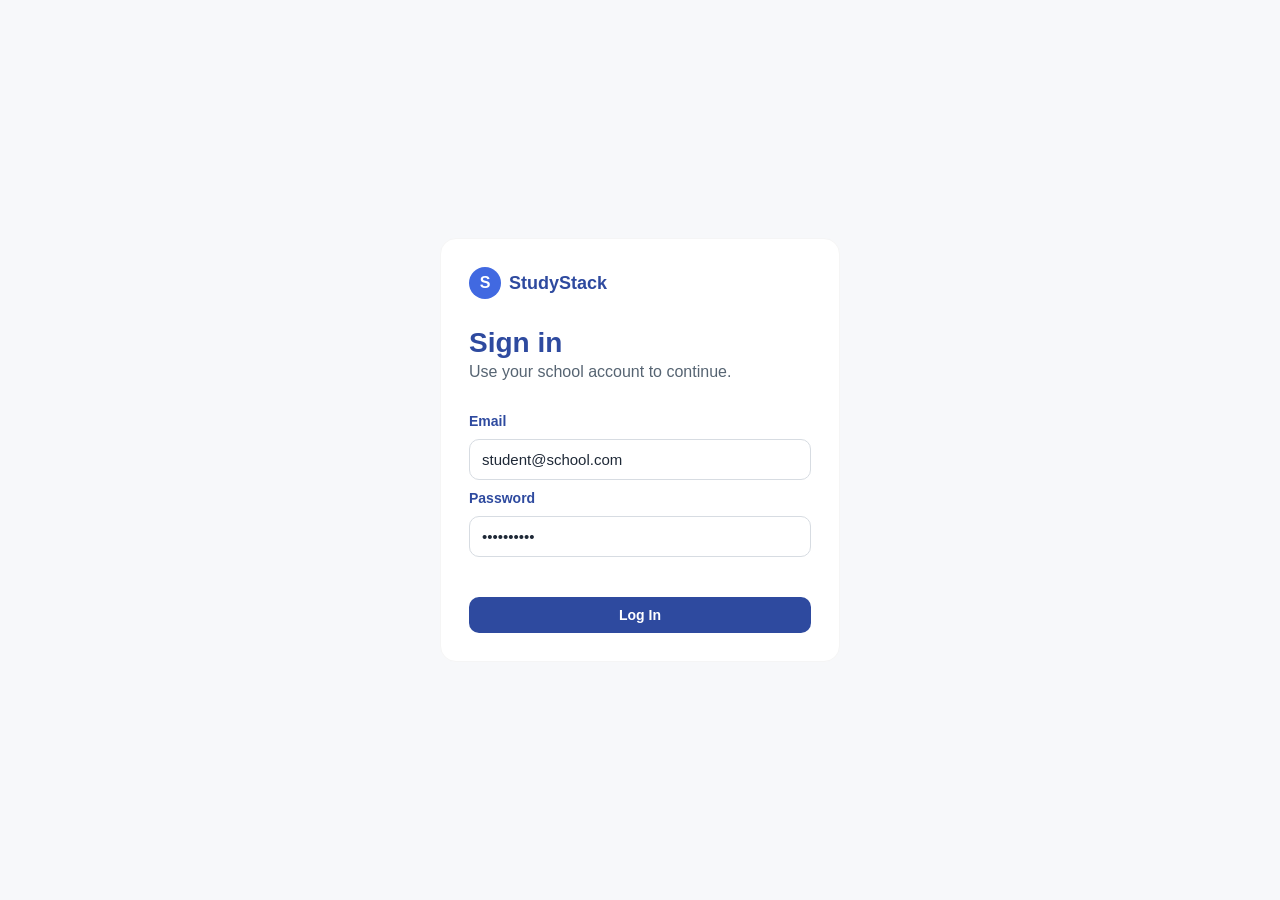
==== Frontend/Landing/index.html @ 5805521c "quick and dirty java server version quick and dirty java server version" ====
<!DOCTYPE html>
<html lang="en">
<head>
  <meta charset="UTF-8">
  <meta name="viewport" content="width=device-width, initial-scale=1.0">
  <title>StudyStack</title>
  <link rel="stylesheet" href="styles.css">
</head>
<body>

  <header class="navbar">
    <button id="menu-toggle" class="btn-icon" aria-label="Open menu">
      <span class="nav-arrow">&#9654;</span>
    </button>
    <div class="logo">
      <a href="index.html" class="logo-wrap">
        <span class="logo-badge">S</span>
        <span class="logo-name">StudyStack</span>
      </a>
    </div>
  </header>

  <nav id="side-menu" class="side-menu">
    <ul>
      <li><a href="index.html" class="active">Dashboard</a></li>
      <li><a href="classes.html">Classes</a></li>
      <li><a href="#">Assignments</a></li>
      <li><a href="#">Grades</a></li>
      <li><a href="#">Settings</a></li>
    </ul>
  </nav>

  <div id="backdrop" class="backdrop"></div>

  <main class="page-content">
    <h1>Welcome back</h1>
    <p class="subtitle">Here's what's happening today.</p>

    <section class="calendar-card">
      <div class="calendar-top">
        <h2 id="month-title">June 2026</h2>
        <div class="calendar-controls">
          <button id="prev-btn" class="btn-icon" aria-label="Previous month">&#8249;</button>
          <button id="next-btn" class="btn-icon" aria-label="Next month">&#8250;</button>
        </div>
      </div>
      <div class="calendar-days" id="calendar-days"></div>
    </section>
  </main>

  <script src="utils.js"></script>
  <script src="auth.js"></script>
  <script src="sidebar.js"></script>
  <script src="script.js"></script>
</body>
</html>
---- Frontend/Landing/styles.css ----
* {
  margin: 0;
  padding: 0;
  box-sizing: border-box;
  font-family: 'Segoe UI', Arial, sans-serif;
}

body {
  background-color: #F7F8FA;
  color: rgb(46, 74, 159);
}

.navbar {
  display: flex;
  align-items: center;
  gap: 16px;
  padding: 16px 24px;
  background-color: white;
  border-bottom: 1px solid whitesmoke;
  position: sticky;
  top: 0;
  z-index: 10;
}

.btn-icon {
  background: none;
  border: none;
  cursor: pointer;
  font-size: 18px;
  color: rgb(46, 74, 159);
  padding: 6px 10px;
  border-radius: 8px;
  transition: background-color 0.15s ease;
}

.btn-icon:hover {
  background-color: whitesmoke;
}

.nav-arrow {
  display: inline-block;
  transition: transform 0.25s ease;
}

.nav-arrow.open {
  transform: rotate(90deg);
}

.logo-wrap {
  display: flex;
  align-items: center;
  gap: 8px;
  text-decoration: none;
}

.logo-badge {
  width: 32px;
  height: 32px;
  background-color: royalblue;
  color: white;
  font-weight: bold;
  border-radius: 50%;
  display: flex;
  align-items: center;
  justify-content: center;
}

.logo-name {
  font-size: 18px;
  font-weight: 600;
  color: rgb(46, 74, 159);
}

.side-menu {
  position: fixed;
  top: 0;
  left: -260px;
  width: 240px;
  height: 100%;
  background-color: white;
  border-right: 1px solid whitesmoke;
  padding: 80px 16px 16px;
  transition: left 0.25s ease;
  z-index: 20;
}

.side-menu.open {
  left: 0;
}

.side-menu ul {
  list-style: none;
}

.side-menu li {
  margin-bottom: 8px;
}

.side-menu a {
  display: block;
  padding: 10px 14px;
  border-radius: 8px;
  text-decoration: none;
  color: rgb(46, 74, 159);
  font-size: 15px;
}

.side-menu a:hover {
  background-color: whitesmoke;
}

.side-menu a.active {
  background-color: rgb(46, 74, 159);
  color: whitesmoke;
}

.backdrop {
  display: none;
  position: fixed;
  top: 0;
  left: 0;
  width: 100%;
  height: 100%;
  background-color: rgba(0, 0, 0, 0.3);
  z-index: 15;
}

.backdrop.visible {
  display: block;
}

.page-content {
  max-width: 720px;
  margin: 0 auto;
  padding: 40px 24px;
}

.page-content h1 {
  font-size: 28px;
  margin-bottom: 4px;
}

.subtitle {
  color: #566472;
  margin-bottom: 32px;
}

.calendar-card {
  background-color: white;
  border-radius: 16px;
  border: 1px solid whitesmoke;
  padding: 24px;
}

.calendar-top {
  display: flex;
  justify-content: space-between;
  align-items: center;
  margin-bottom: 16px;
}

.calendar-top h2 {
  font-size: 18px;
}

.calendar-controls {
  display: flex;
  gap: 8px;
}

.calendar-days {
  display: grid;
  grid-template-columns: repeat(7, 1fr);
  gap: 6px;
  text-align: center;
}

.calendar-days .day-name {
  font-size: 12px;
  color: #8B97A3;
  font-weight: 600;
  padding-bottom: 8px;
}

.calendar-days .day {
  padding: 10px 0;
  border-radius: 10px;
  font-size: 14px;
  cursor: pointer;
}

.calendar-days .day:hover {
  background-color: whitesmoke;
}

.calendar-days .day.blank {
  cursor: default;
}

.calendar-days .day.today {
  width: 32px;
  height: 32px;
  margin: 0 auto;
  border-radius: 50%;
  background-color: rgb(46, 74, 159);
  color: white;
  font-weight: 600;
  display: flex;
  align-items: center;
  justify-content: center;
  padding: 0;
}

.classes-grid {
  display: grid;
  grid-template-columns: repeat(auto-fill, minmax(220px, 1fr));
  gap: 16px;
}

.class-tile {
  display: block;
  background-color: white;
  border-radius: 16px;
  border: 1px solid whitesmoke;
  padding: 20px;
  text-decoration: none;
  color: rgb(46, 74, 159);
  transition: border-color 0.15s ease;
}

.class-tile:hover {
  border-color: rgb(46, 74, 159);
}

.class-tile-top {
  display: flex;
  justify-content: space-between;
  align-items: flex-start;
  gap: 8px;
  margin-bottom: 6px;
}

.class-tile-top h3 {
  font-size: 16px;
  font-weight: 600;
}

.class-time {
  font-size: 13px;
  color: #566472;
}

.grade-badge {
  background-color: #EAF4EC;
  color: #2E7D46;
  font-size: 13px;
  font-weight: 600;
  padding: 4px 10px;
  border-radius: 999px;
  white-space: nowrap;
}

.back-btn {
  display: inline-block;
  color: #5C6B7A;
  text-decoration: none;
  font-size: 14px;
  margin-bottom: 20px;
}

.back-btn:hover {
  color: rgb(46, 74, 159);
}

.detail-top {
  display: flex;
  justify-content: space-between;
  align-items: center;
  margin-bottom: 4px;
}

.detail-top h1 {
  font-size: 26px;
}

.assignments-card {
  background-color: white;
  border-radius: 16px;
  border: 1px solid whitesmoke;
  padding: 24px;
  margin-top: 24px;
}

.assignments-card h2 {
  font-size: 17px;
  margin-bottom: 16px;
}

.assignments {
  list-style: none;
}

.assignment-row {
  display: flex;
  justify-content: space-between;
  align-items: center;
  padding: 12px 0;
  border-bottom: 1px solid whitesmoke;
}

.assignment-row:last-child {
  border-bottom: none;
}

.assignment-meta {
  display: flex;
  flex-direction: column;
  gap: 2px;
}

.assignment-name {
  font-size: 14px;
  font-weight: 500;
}

.due-date {
  font-size: 12px;
  color: #8B97A3;
}

.grade-tag {
  font-size: 13px;
  font-weight: 600;
  padding: 4px 10px;
  border-radius: 999px;
}

.grade-tag.graded {
  background-color: #EAF4EC;
  color: #2E7D46;
}

.grade-tag.ungraded {
  background-color: #F2F0E8;
  color: #8A7A2E;
}

.add-btn {
  margin-top: 16px;
  background-color: rgb(46, 74, 159);
  color: white;
  border: none;
  padding: 10px 16px;
  border-radius: 10px;
  font-size: 14px;
  font-weight: 600;
  cursor: pointer;
}

.add-btn:hover {
  background-color: rgb(35, 56, 119);
}

.login-page {
  min-height: 100vh;
  display: flex;
  align-items: center;
  justify-content: center;
  padding: 24px;
}

.login-shell {
  width: 100%;
  max-width: 400px;
}

.login-panel {
  background-color: white;
  border: 1px solid whitesmoke;
  border-radius: 16px;
  padding: 28px;
}

.login-brand {
  display: flex;
  align-items: center;
  gap: 8px;
  margin-bottom: 28px;
}

.login-panel h1 {
  font-size: 28px;
  margin-bottom: 4px;
}

.login-form {
  display: flex;
  flex-direction: column;
  gap: 10px;
}

.login-form label {
  font-size: 14px;
  font-weight: 600;
}

.login-form input {
  border: 1px solid #D7DCE2;
  border-radius: 10px;
  color: #1F2937;
  font-size: 15px;
  padding: 11px 12px;
}

.login-form input:focus {
  border-color: rgb(46, 74, 159);
  outline: none;
}

.login-message {
  min-height: 20px;
  color: #9B2C2C;
  font-size: 14px;
}

.login-btn {
  margin-top: 0;
}
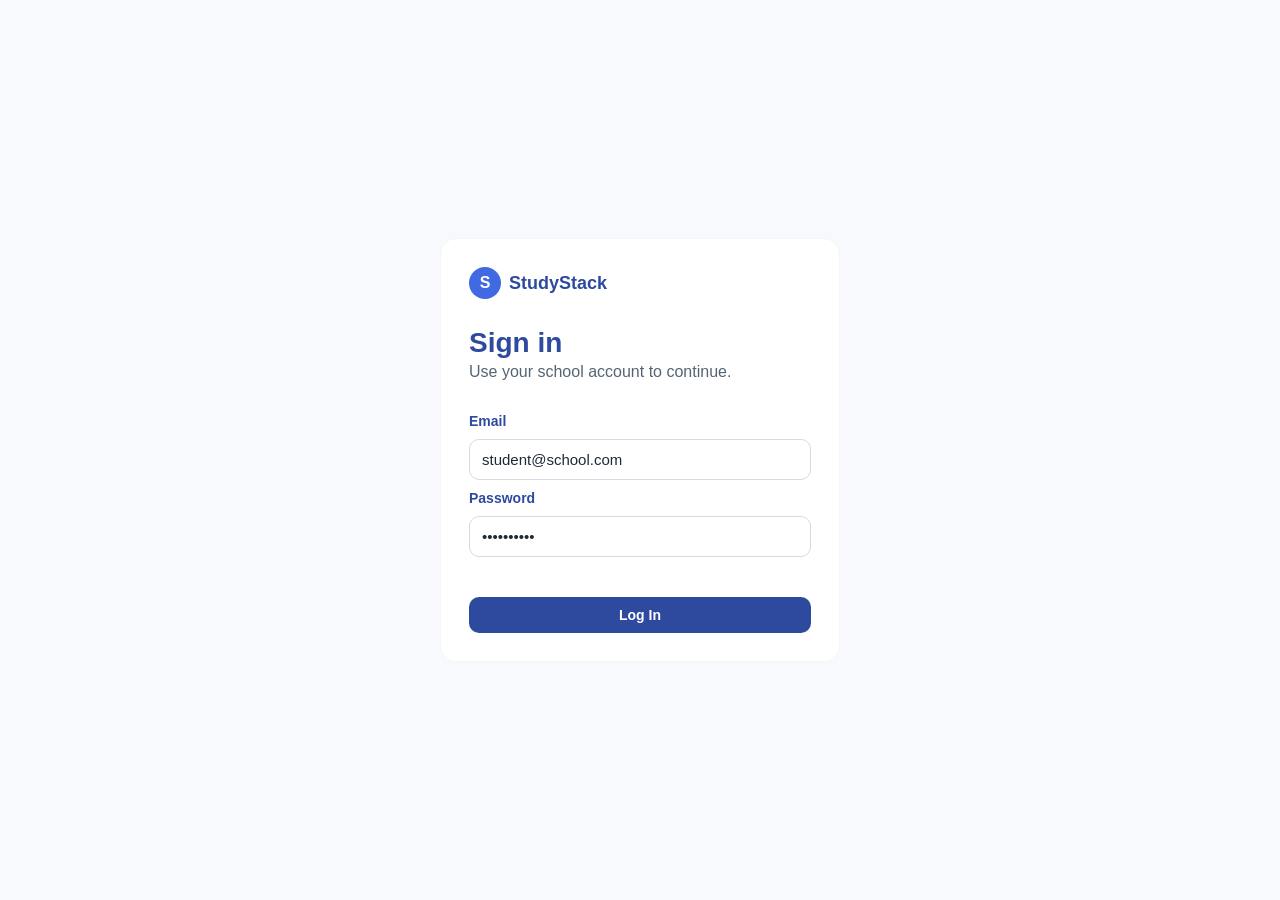
==== commit 66efa41a: "added various changes - including connecting the database to assignments, classes, and dashboard pag" ====
--- a/Frontend/Landing/index.html
+++ b/Frontend/Landing/index.html
@@ -21,20 +21,21 @@
   </header>
 
   <nav id="side-menu" class="side-menu">
+    <div class="side-menu-logo" style="margin-top: 0; margin-bottom: 8px;"><span class="logo-badge">S</span></div>
     <ul>
       <li><a href="index.html" class="active">Dashboard</a></li>
       <li><a href="classes.html">Classes</a></li>
-      <li><a href="#">Assignments</a></li>
-      <li><a href="#">Grades</a></li>
-      <li><a href="#">Settings</a></li>
+      <li><a href="assignments.html">Assignments</a></li>
+      <li><a href="grades.html">Grades</a></li>
+      <li><a href="settings.html">Settings</a></li>
     </ul>
   </nav>
 
   <div id="backdrop" class="backdrop"></div>
 
   <main class="page-content">
-    <h1>Welcome back</h1>
-    <p class="subtitle">Here's what's happening today.</p>
+    <h1 id="welcome-heading">Welcome Back</h1>
+    <p class="subtitle">Here's what's on your plate today.</p>
 
     <section class="calendar-card">
       <div class="calendar-top">
@@ -49,8 +50,10 @@
   </main>
 
   <script src="utils.js"></script>
-  <script src="auth.js"></script>
   <script src="sidebar.js"></script>
   <script src="script.js"></script>
+  <script src="auth.js"></script>
 </body>
 </html>
+
+
--- a/Frontend/Landing/styles.css
+++ b/Frontend/Landing/styles.css
@@ -6,7 +6,7 @@
 }
 
 body {
-  background-color: #F7F8FA;
+  background-color: rgb(248, 249, 253);
   color: rgb(46, 74, 159);
 }
 
@@ -141,7 +141,7 @@
 }
 
 .subtitle {
-  color: #566472;
+  color: rgb(86, 100, 114);
   margin-bottom: 32px;
 }
 
@@ -177,7 +177,7 @@
 
 .calendar-days .day-name {
   font-size: 12px;
-  color: #8B97A3;
+  color: rgb(142, 151, 166);
   font-weight: 600;
   padding-bottom: 8px;
 }
@@ -215,9 +215,10 @@
   display: grid;
   grid-template-columns: repeat(auto-fill, minmax(220px, 1fr));
   gap: 16px;
-}
-
-.class-tile {
+  margin-top: 20px;
+}
+
+.class-title {
   display: block;
   background-color: white;
   border-radius: 16px;
@@ -228,31 +229,38 @@
   transition: border-color 0.15s ease;
 }
 
-.class-tile:hover {
+.class-title:hover {
   border-color: rgb(46, 74, 159);
 }
 
-.class-tile-top {
+.class-title-top {
   display: flex;
   justify-content: space-between;
-  align-items: flex-start;
+  align-items: center;
   gap: 8px;
   margin-bottom: 6px;
 }
 
-.class-tile-top h3 {
+.class-title-top h3 {
   font-size: 16px;
   font-weight: 600;
+}
+
+.classes-title-actions {
+  display: flex;
+  align-items: center;
+  gap: 6px;
+  flex-shrink: 0;
 }
 
 .class-time {
   font-size: 13px;
-  color: #566472;
+  color: rgb(86, 100, 114);
 }
 
 .grade-badge {
-  background-color: #EAF4EC;
-  color: #2E7D46;
+  background-color: rgb(219, 237, 219);
+  color: rgb(44, 125, 44);
   font-size: 13px;
   font-weight: 600;
   padding: 4px 10px;
@@ -262,7 +270,7 @@
 
 .back-btn {
   display: inline-block;
-  color: #5C6B7A;
+  color: rgb(92, 107, 122);
   text-decoration: none;
   font-size: 14px;
   margin-bottom: 20px;
@@ -304,6 +312,7 @@
   display: flex;
   justify-content: space-between;
   align-items: center;
+  gap: 12px;
   padding: 12px 0;
   border-bottom: 1px solid whitesmoke;
 }
@@ -312,20 +321,42 @@
   border-bottom: none;
 }
 
+.assignment-left {
+  display: flex;
+  align-items: center;
+  gap: 12px;
+  flex: 1;
+  min-width: 0;
+}
+
+.assignment-check {
+  width: 18px;
+  height: 18px;
+  flex-shrink: 0;
+  cursor: pointer;
+  accent-color: rgb(46, 74, 159);
+}
+
 .assignment-meta {
   display: flex;
   flex-direction: column;
   gap: 2px;
+  min-width: 0;
 }
 
 .assignment-name {
   font-size: 14px;
   font-weight: 500;
+}
+
+.assignment-name.completed {
+  text-decoration: line-through;
+  color: rgb(158, 170, 179);
 }
 
 .due-date {
   font-size: 12px;
-  color: #8B97A3;
+  color: rgb(158, 170, 179);
 }
 
 .grade-tag {
@@ -333,16 +364,37 @@
   font-weight: 600;
   padding: 4px 10px;
   border-radius: 999px;
+  cursor: pointer;
+  border: none;
+  font-family: inherit;
+  flex-shrink: 0;
 }
 
 .grade-tag.graded {
-  background-color: #EAF4EC;
-  color: #2E7D46;
+  background-color: rgb(219, 237, 219);
+  color: rgb(44, 125, 44);
 }
 
 .grade-tag.ungraded {
-  background-color: #F2F0E8;
-  color: #8A7A2E;
+  background-color: rgb(238, 237, 227);
+  color: rgb(160, 160, 46);
+}
+
+.remove-btn {
+  background: none;
+  border: none;
+  color: rgb(169, 41, 41);
+  font-size: 18px;
+  line-height: 1;
+  cursor: pointer;
+  padding: 2px 8px;
+  border-radius: 6px;
+  flex-shrink: 0;
+}
+
+.remove-btn:hover {
+  background-color: rgb(255, 221, 221);
+  color: rgb(198, 38, 38);
 }
 
 .add-btn {
@@ -361,6 +413,93 @@
   background-color: rgb(35, 56, 119);
 }
 
+.inline-form {
+  display: flex;
+  gap: 8px;
+  align-items: center;
+  flex-wrap: wrap;
+  margin-top: 20px;
+}
+
+.inline-form select {
+  padding: 9px 12px;
+  border: 1px solid whitesmoke;
+  border-radius: 8px;
+  font-size: 14px;
+  color: rgb(46, 74, 159);
+  font-family: inherit;
+  background-color: white;
+}
+
+.settings-card {
+  background-color: white;
+  border-radius: 16px;
+  border: 1px solid whitesmoke;
+  padding: 24px;
+  margin-top: 20px;
+}
+ 
+.settings-card h2 {
+  font-size: 17px;
+  margin-bottom: 16px;
+}
+ 
+.form-row {
+  margin-bottom: 16px;
+}
+ 
+.form-row label {
+  display: block;
+  font-size: 13px;
+  color: rgb(86, 100, 114);
+  margin-bottom: 6px;
+}
+ 
+.form-row input[type="text"] {
+  width: 100%;
+  padding: 10px 12px;
+  border: 1px solid whitesmoke;
+  border-radius: 8px;
+  font-size: 14px;
+  color: rgb(46, 74, 159);
+  font-family: inherit;
+}
+ 
+.toggle-row {
+  display: flex;
+  align-items: center;
+  gap: 10px;
+  margin-bottom: 4px;
+}
+ 
+.toggle-row input {
+  accent-color: rgb(46, 74, 159);
+  width: 16px;
+  height: 16px;
+}
+ 
+.save-msg {
+  font-size: 13px;
+  color: rgb(46, 125, 50);
+  margin-left: 10px;
+}
+ 
+.danger-btn {
+  margin-top: 16px;
+  background-color: white;
+  color: rgb(192, 57, 43);
+  border: 1px solid rgb(240, 208, 208);
+  padding: 10px 16px;
+  border-radius: 10px;
+  font-size: 14px;
+  font-weight: 600;
+  cursor: pointer;
+}
+ 
+.danger-btn:hover {
+  background-color: #fdf2f2;
+}
+
 .login-page {
   min-height: 100vh;
   display: flex;
@@ -405,9 +544,9 @@
 }
 
 .login-form input {
-  border: 1px solid #D7DCE2;
+  border: 1px solid rgb(216, 218, 227);
   border-radius: 10px;
-  color: #1F2937;
+  color: rgb(31, 41, 55);
   font-size: 15px;
   padding: 11px 12px;
 }
@@ -419,10 +558,11 @@
 
 .login-message {
   min-height: 20px;
-  color: #9B2C2C;
+  color: rgb(169, 44, 44);
   font-size: 14px;
 }
 
 .login-btn {
   margin-top: 0;
 }
+
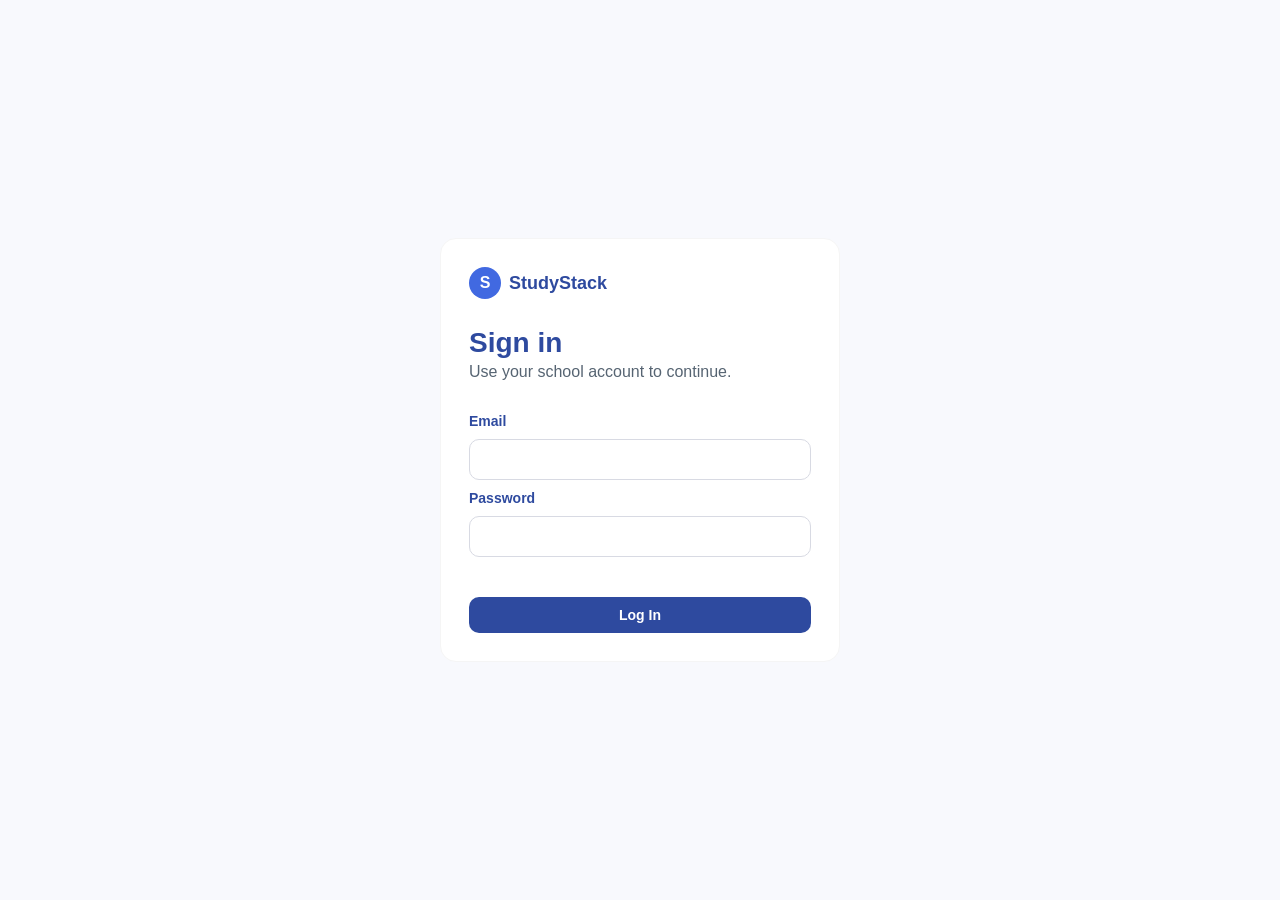
==== commit 959833e2: "cleaned up some files and some design errors in frontend" ====
--- a/Frontend/Landing/index.html
+++ b/Frontend/Landing/index.html
@@ -21,7 +21,7 @@
   </header>
 
   <nav id="side-menu" class="side-menu">
-    <div class="side-menu-logo" style="margin-top: 0; margin-bottom: 8px;"><span class="logo-badge">S</span></div>
+    <div class="side-menu-logo" style="margin-top: -20px; margin-bottom: 8px;"><span class="logo-badge">S</span></div>
     <ul>
       <li><a href="index.html" class="active">Dashboard</a></li>
       <li><a href="classes.html">Classes</a></li>
@@ -57,3 +57,4 @@
 </html>
 
 
+
--- a/Frontend/Landing/styles.css
+++ b/Frontend/Landing/styles.css
@@ -79,7 +79,7 @@
   height: 100%;
   background-color: white;
   border-right: 1px solid whitesmoke;
-  padding: 80px 16px 16px;
+  padding: 40px 16px 16px;
   transition: left 0.25s ease;
   z-index: 20;
 }
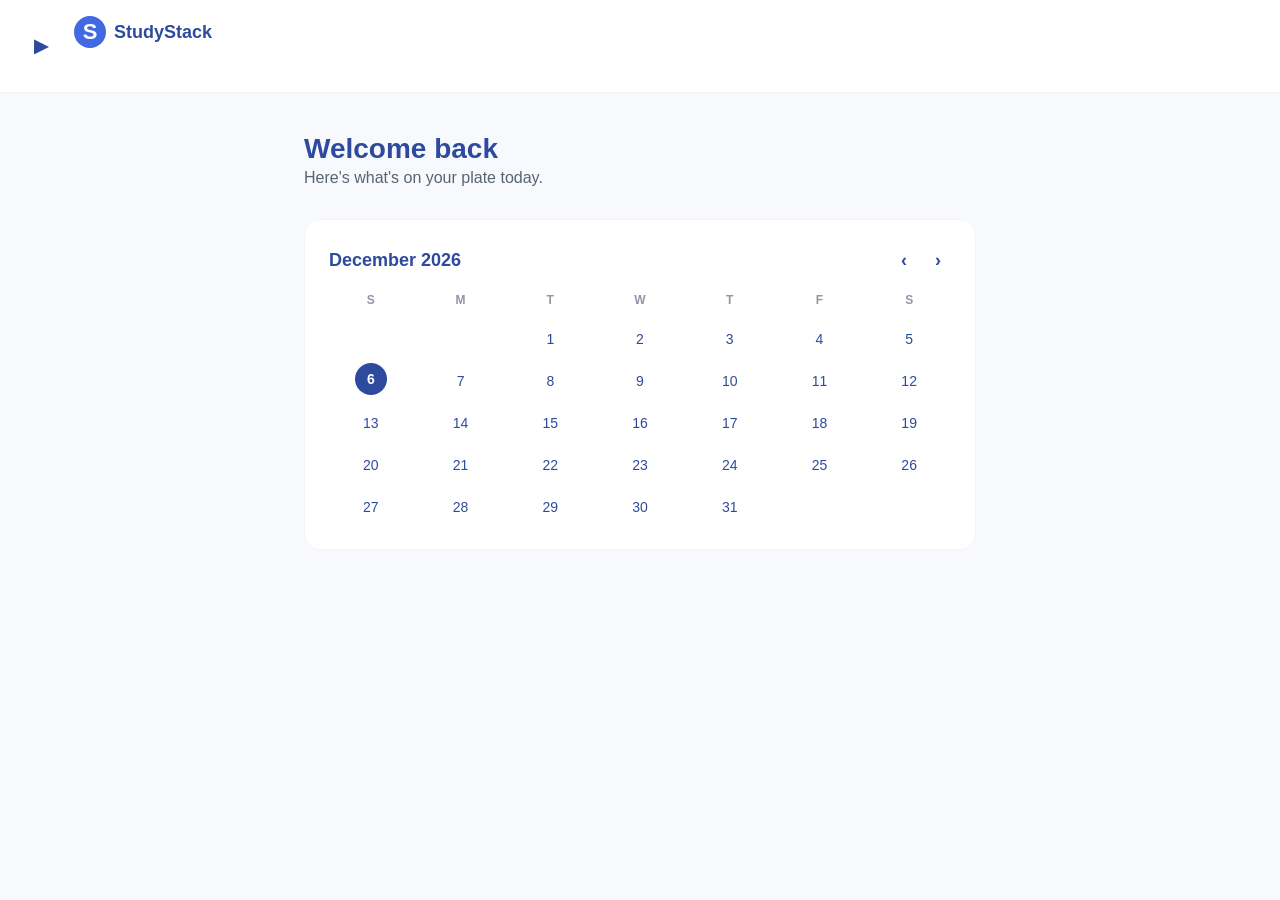
==== commit c641c185: "changed a lot added new css to notification and goals and files" ====
--- a/Frontend/Landing/index.html
+++ b/Frontend/Landing/index.html
@@ -21,12 +21,13 @@
   </header>
 
   <nav id="side-menu" class="side-menu">
-    <div class="side-menu-logo" style="margin-top: -20px; margin-bottom: 8px;"><span class="logo-badge">S</span></div>
     <ul>
       <li><a href="index.html" class="active">Dashboard</a></li>
       <li><a href="classes.html">Classes</a></li>
       <li><a href="assignments.html">Assignments</a></li>
       <li><a href="grades.html">Grades</a></li>
+      <li><a href="goalsandfiles.html">Goals and Files</a></li>
+      <li><a href="notifications.html">Notifications</a></li>
       <li><a href="settings.html">Settings</a></li>
     </ul>
   </nav>
@@ -34,7 +35,7 @@
   <div id="backdrop" class="backdrop"></div>
 
   <main class="page-content">
-    <h1 id="welcome-heading">Welcome Back</h1>
+    <h1>Welcome back</h1>
     <p class="subtitle">Here's what's on your plate today.</p>
 
     <section class="calendar-card">
@@ -52,9 +53,5 @@
   <script src="utils.js"></script>
   <script src="sidebar.js"></script>
   <script src="script.js"></script>
-  <script src="auth.js"></script>
 </body>
-</html>
-
-
-
+</html>
--- a/Frontend/Landing/styles.css
+++ b/Frontend/Landing/styles.css
@@ -79,7 +79,7 @@
   height: 100%;
   background-color: white;
   border-right: 1px solid whitesmoke;
-  padding: 40px 16px 16px;
+  padding: 80px 16px 16px;
   transition: left 0.25s ease;
   z-index: 20;
 }
@@ -566,3 +566,310 @@
   margin-top: 0;
 }
 
+.page {
+  display: flex;
+  min-height: 100vh;
+  background-color: rgb(248, 249, 253);
+}
+
+.sidebar {
+  width: 230px;
+  background-color: white;
+  border-right: 1px solid whitesmoke;
+  padding: 24px 16px;
+}
+
+.logo {
+  color: rgb(46, 74, 159);
+  font-size: 22px;
+  font-weight: 700;
+  margin-bottom: 28px;
+}
+
+.nav {
+  color: rgb(46, 74, 159);
+  padding: 10px 14px;
+  border-radius: 8px;
+  margin-bottom: 8px;
+  font-size: 15px;
+}
+
+.nav:hover {
+  background-color: whitesmoke;
+}
+
+.nav.selected {
+  background-color: rgb(46, 74, 159);
+  color: white;
+}
+
+.main {
+  flex: 1;
+  padding: 40px 24px;
+}
+
+.main h1 {
+  font-size: 28px;
+  margin-bottom: 24px;
+  color: rgb(46, 74, 159);
+}
+
+.big-box {
+  background-color: white;
+  border: 1px solid whitesmoke;
+  border-radius: 16px;
+  padding: 24px;
+  display: flex;
+  gap: 20px;
+}
+
+.panel {
+  background-color: rgb(248, 249, 253);
+  border: 1px solid whitesmoke;
+  color: rgb(46, 74, 159);
+  border-radius: 16px;
+  padding: 22px;
+  width: 50%;
+  min-height: 450px;
+}
+
+.panel h2 {
+  font-size: 20px;
+  text-align: left;
+}
+
+.top-row {
+  display: flex;
+  justify-content: space-between;
+  align-items: center;
+  gap: 12px;
+  margin-bottom: 18px;
+}
+
+button {
+  border: none;
+  border-radius: 10px;
+  padding: 9px 12px;
+  cursor: pointer;
+  font-family: inherit;
+  font-weight: 600;
+}
+
+.gray-button {
+  background-color: rgb(46, 74, 159);
+  color: white;
+}
+
+.gray-button:hover {
+  background-color: rgb(35, 56, 119);
+}
+
+.item {
+  background-color: white;
+  border: 1px solid whitesmoke;
+  padding: 16px;
+  border-radius: 16px;
+  margin-bottom: 14px;
+}
+
+.item h3 {
+  font-size: 16px;
+  margin-bottom: 8px;
+}
+
+.item p {
+  color: rgb(86, 100, 114);
+  font-size: 14px;
+  margin-bottom: 5px;
+}
+
+.edit {
+  background-color: rgb(219, 234, 254);
+  color: rgb(46, 74, 159);
+}
+
+.complete {
+  background-color: rgb(219, 237, 219);
+  color: rgb(44, 125, 44);
+}
+
+.delete {
+  background-color: rgb(255, 221, 221);
+  color: rgb(169, 41, 41);
+}
+
+.form-box {
+  display: none;
+  background-color: white;
+  color: rgb(46, 74, 159);
+  padding: 18px;
+  border: 1px solid whitesmoke;
+  border-radius: 16px;
+  margin-bottom: 18px;
+}
+
+.form-box h3 {
+  margin-bottom: 14px;
+}
+
+.form-box label {
+  display: block;
+  font-size: 13px;
+  color: rgb(86, 100, 114);
+  margin-bottom: 6px;
+}
+
+input,
+textarea,
+select {
+  width: 100%;
+  padding: 10px 12px;
+  margin-bottom: 12px;
+  border: 1px solid rgb(216, 218, 227);
+  border-radius: 10px;
+  font-size: 14px;
+  font-family: inherit;
+}
+
+input:focus,
+textarea:focus,
+select:focus {
+  border-color: rgb(46, 74, 159);
+  outline: none;
+}
+
+.notification-top {
+  display: flex;
+  justify-content: space-between;
+  align-items: center;
+  margin-bottom: 24px;
+}
+
+.bell-button {
+  background-color: rgb(46, 74, 159);
+  color: white;
+  border: none;
+  border-radius: 10px;
+  padding: 10px 14px;
+  cursor: pointer;
+  font-size: 18px;
+}
+
+.bell-button:hover {
+  background-color: rgb(35, 56, 119);
+}
+
+.notification-box {
+  display: none;
+  background-color: white;
+  border: 1px solid whitesmoke;
+  border-radius: 16px;
+  padding: 20px;
+  margin-bottom: 24px;
+}
+
+.notification-heading {
+  display: flex;
+  justify-content: space-between;
+  align-items: center;
+  margin-bottom: 16px;
+}
+
+.notification-heading h2,
+.message-card h2 {
+  font-size: 20px;
+  color: rgb(46, 74, 159);
+}
+
+.clear-button {
+  background-color: rgb(46, 74, 159);
+  color: white;
+}
+
+.notification {
+  background-color: white;
+  border: 1px solid whitesmoke;
+  border-left: 6px solid gray;
+  border-radius: 12px;
+  padding: 14px;
+  margin-bottom: 12px;
+}
+
+.notification h3 {
+  font-size: 16px;
+  margin-bottom: 6px;
+}
+
+.notification p {
+  color: rgb(86, 100, 114);
+  font-size: 14px;
+  margin-bottom: 6px;
+}
+
+.notification.red {
+  background-color: rgb(255, 241, 241);
+  border-left-color: rgb(198, 38, 38);
+}
+
+.notification.orange {
+  background-color: rgb(255, 248, 229);
+  border-left-color: rgb(217, 119, 6);
+}
+
+.notification.blue {
+  background-color: rgb(239, 246, 255);
+  border-left-color: rgb(46, 74, 159);
+}
+
+.notification.green {
+  background-color: rgb(240, 253, 244);
+  border-left-color: rgb(44, 125, 44);
+}
+
+.notification.gray {
+  background-color: rgb(248, 249, 253);
+  border-left-color: rgb(142, 151, 166);
+}
+
+.unread h3 {
+  font-weight: 700;
+}
+
+.message-card {
+  background-color: white;
+  border: 1px solid whitesmoke;
+  border-radius: 16px;
+  padding: 24px;
+}
+
+.message-card h2 {
+  margin-bottom: 16px;
+}
+
+.message-box {
+  padding: 14px 16px;
+  border-radius: 12px;
+  margin-bottom: 12px;
+  font-weight: 600;
+  font-size: 14px;
+}
+
+.success {
+  background-color: rgb(219, 237, 219);
+  color: rgb(44, 125, 44);
+}
+
+.warning {
+  background-color: rgb(255, 248, 229);
+  color: rgb(160, 100, 20);
+}
+
+.error {
+  background-color: rgb(255, 221, 221);
+  color: rgb(169, 41, 41);
+}
+
+.info {
+  background-color: rgb(219, 234, 254);
+  color: rgb(46, 74, 159);
+}
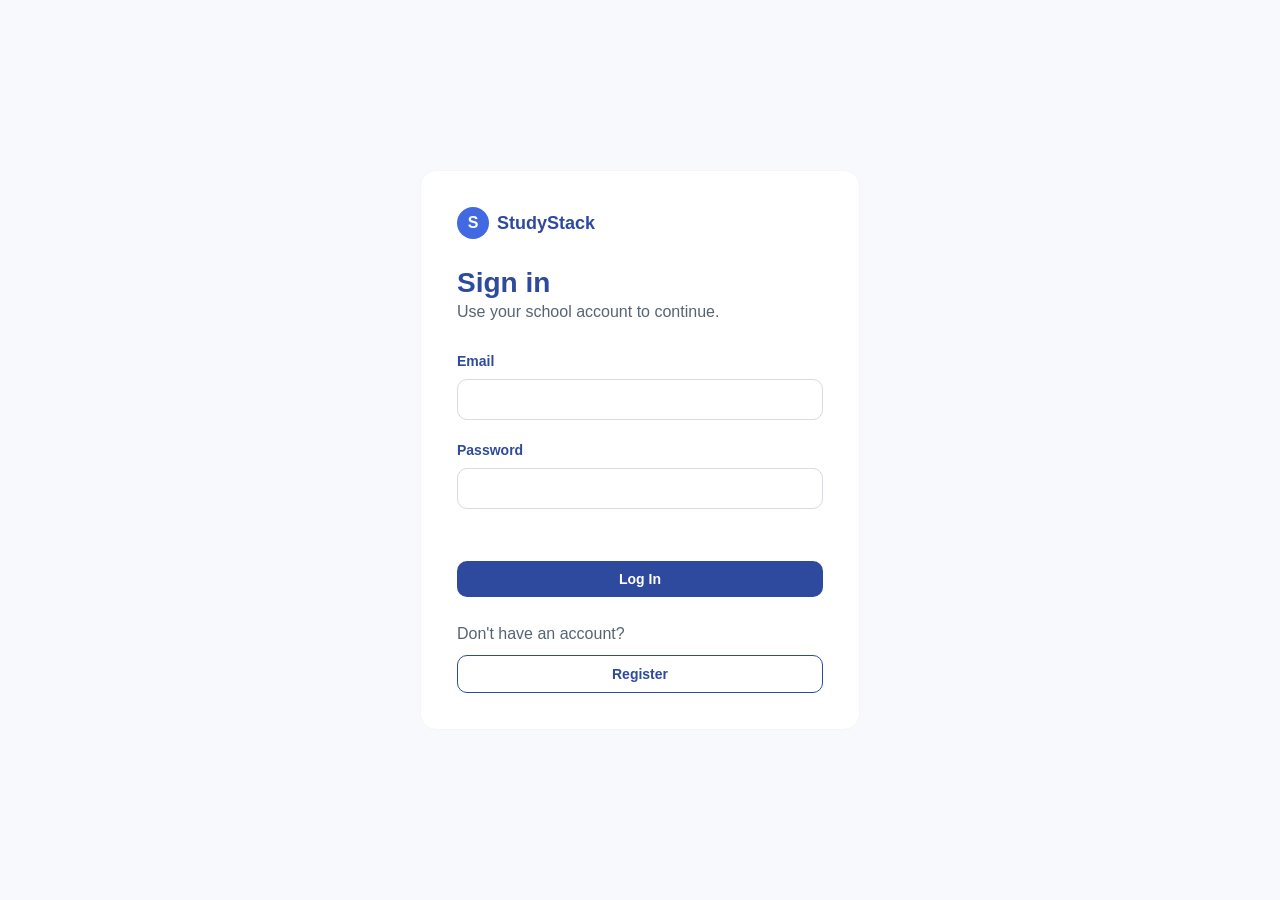
==== commit 7e735d18: "Resolve merge conflicts" ====
--- a/Frontend/Landing/index.html
+++ b/Frontend/Landing/index.html
@@ -21,6 +21,7 @@
   </header>
 
   <nav id="side-menu" class="side-menu">
+    <div class="side-menu-logo" style="margin-top: -20px; margin-bottom: 8px;"><span class="logo-badge">S</span></div>
     <ul>
       <li><a href="index.html" class="active">Dashboard</a></li>
       <li><a href="classes.html">Classes</a></li>
@@ -35,7 +36,7 @@
   <div id="backdrop" class="backdrop"></div>
 
   <main class="page-content">
-    <h1>Welcome back</h1>
+    <h1 id="welcome-heading">Welcome Back</h1>
     <p class="subtitle">Here's what's on your plate today.</p>
 
     <section class="calendar-card">
@@ -53,5 +54,9 @@
   <script src="utils.js"></script>
   <script src="sidebar.js"></script>
   <script src="script.js"></script>
+  <script src="auth.js"></script>
 </body>
-</html>+</html>
+
+
+
--- a/Frontend/Landing/styles.css
+++ b/Frontend/Landing/styles.css
@@ -79,7 +79,7 @@
   height: 100%;
   background-color: white;
   border-right: 1px solid whitesmoke;
-  padding: 80px 16px 16px;
+  padding: 40px 16px 16px;
   transition: left 0.25s ease;
   z-index: 20;
 }
@@ -566,6 +566,7 @@
   margin-top: 0;
 }
 
+
 .page {
   display: flex;
   min-height: 100vh;
@@ -872,4 +873,54 @@
 .info {
   background-color: rgb(219, 234, 254);
   color: rgb(46, 74, 159);
-}+}
+
+.secondary-btn {
+  width: 100%;
+  margin-top: 12px;
+  background-color: white;
+  color: rgb(46, 74, 159);
+  border: 1px solid rgb(46, 74, 159);
+  padding: 10px 16px;
+  border-radius: 10px;
+  font-size: 14px;
+  font-weight: 600;
+  cursor: pointer;
+}
+
+.secondary-btn:hover {
+  background-color: rgb(240, 243, 250);
+}
+
+.login-shell {
+  max-width: 440px;
+}
+
+.login-panel {
+  padding: 36px;
+}
+
+.verification-box {
+  background-color: whitesmoke;
+  border-radius: 12px;
+  padding: 20px;
+  margin-top: 12px;
+}
+
+.verification-box input {
+  border: 1px solid rgb(216, 218, 227);
+  border-radius: 10px;
+  color: rgb(31, 41, 55);
+  font-size: 18px;
+  letter-spacing: 4px;
+  text-align: center;
+  padding: 12px;
+  width: 100%;
+  margin-bottom: 12px;
+}
+
+.calendar-days .day.selected {
+  background-color: rgb(222, 225, 232);
+  font-weight: 600;
+}
+
